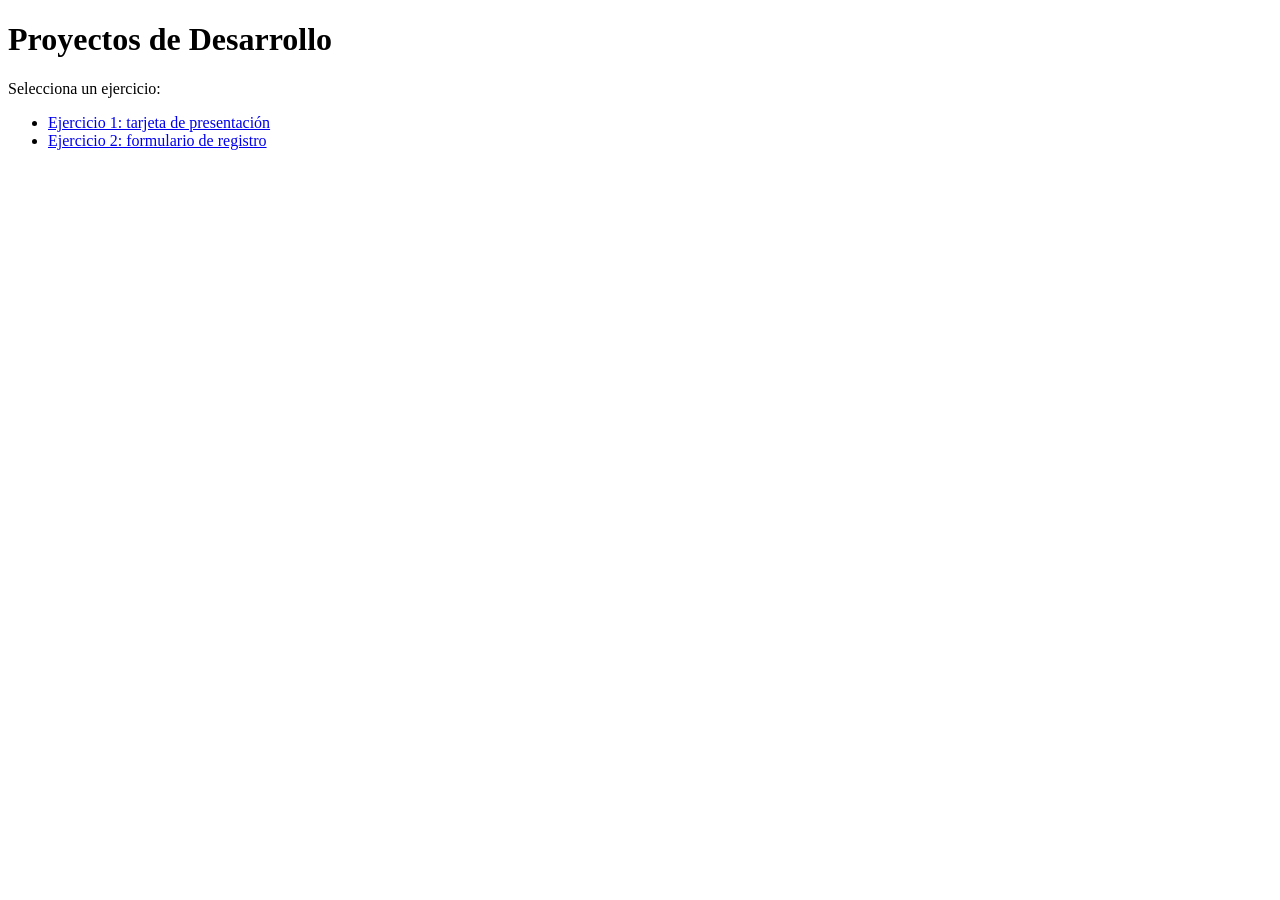
==== index.html @ 22553a27 "Deploy exercises to GitHub Pages Co-authored-by: Copilot <223556219+Copilot@users.noreply.github.com" ====
<!DOCTYPE html>
<html lang="es">
<head>
  <meta charset="UTF-8">
  <meta name="viewport" content="width=device-width, initial-scale=1.0">
  <title>Proyectos de Desarrollo</title>
</head>
<body>
  <main>
    <h1>Proyectos de Desarrollo</h1>
    <p>Selecciona un ejercicio:</p>
    <ul>
      <li><a href="./Ejercicio1/">Ejercicio 1: tarjeta de presentación</a></li>
      <li><a href="./Ejercicio2/">Ejercicio 2: formulario de registro</a></li>
    </ul>
  </main>
</body>
</html>
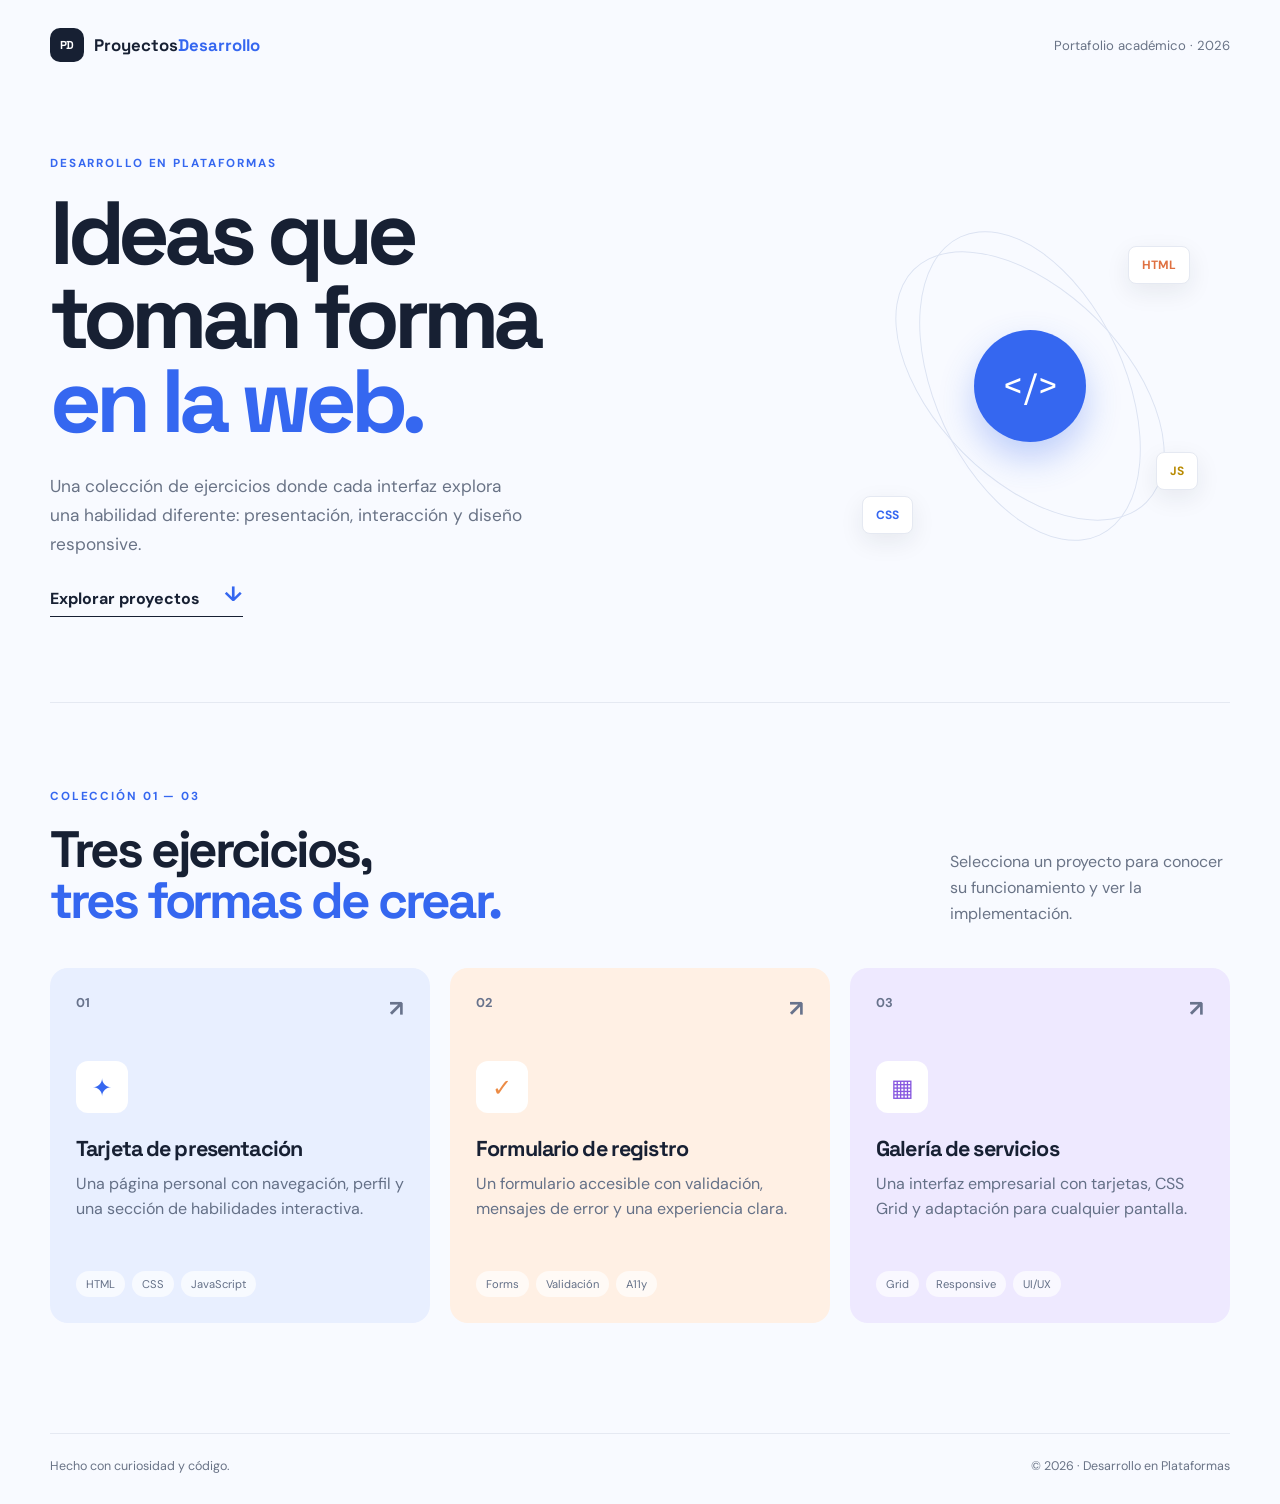
==== commit ed60847c: "Moderniza pagina principal y agrega ejercicio 3" ====
--- a/index.html
+++ b/index.html
@@ -3,16 +3,83 @@
 <head>
   <meta charset="UTF-8">
   <meta name="viewport" content="width=device-width, initial-scale=1.0">
-  <title>Proyectos de Desarrollo</title>
+  <meta name="description" content="Colección de ejercicios de desarrollo web con HTML, CSS y JavaScript.">
+  <title>Proyectos de Desarrollo | Portafolio</title>
+  <link rel="preconnect" href="https://fonts.googleapis.com">
+  <link rel="preconnect" href="https://fonts.gstatic.com" crossorigin>
+  <link href="https://fonts.googleapis.com/css2?family=DM+Sans:wght@400;500;600;700&family=Space+Grotesk:wght@500;600;700&display=swap" rel="stylesheet">
+  <link rel="stylesheet" href="./styles.css">
 </head>
 <body>
+  <header class="site-header">
+    <a class="brand" href="./" aria-label="Página principal">
+      <span class="brand-mark">PD</span>
+      <span>Proyectos<span class="brand-accent">Desarrollo</span></span>
+    </a>
+    <span class="header-label">Portafolio académico · 2026</span>
+  </header>
+
   <main>
-    <h1>Proyectos de Desarrollo</h1>
-    <p>Selecciona un ejercicio:</p>
-    <ul>
-      <li><a href="./Ejercicio1/">Ejercicio 1: tarjeta de presentación</a></li>
-      <li><a href="./Ejercicio2/">Ejercicio 2: formulario de registro</a></li>
-    </ul>
+    <section class="hero" aria-labelledby="titulo-principal">
+      <div class="hero-content">
+        <p class="eyebrow">DESARROLLO EN PLATAFORMAS</p>
+        <h1 id="titulo-principal">Ideas que toman forma<br><span>en la web.</span></h1>
+        <p class="hero-text">Una colección de ejercicios donde cada interfaz explora una habilidad diferente: presentación, interacción y diseño responsive.</p>
+        <a class="hero-link" href="#ejercicios">Explorar proyectos <span aria-hidden="true">↓</span></a>
+      </div>
+      <div class="hero-orbit" aria-hidden="true">
+        <div class="orbit orbit-one"></div>
+        <div class="orbit orbit-two"></div>
+        <div class="orbit-core">&lt;/&gt;</div>
+        <span class="floating-tag tag-html">HTML</span>
+        <span class="floating-tag tag-css">CSS</span>
+        <span class="floating-tag tag-js">JS</span>
+      </div>
+    </section>
+
+    <section class="projects" id="ejercicios" aria-labelledby="titulo-ejercicios">
+      <div class="section-heading">
+        <div>
+          <p class="eyebrow">COLECCIÓN 01 — 03</p>
+          <h2 id="titulo-ejercicios">Tres ejercicios,<br><em>tres formas de crear.</em></h2>
+        </div>
+        <p class="section-description">Selecciona un proyecto para conocer su funcionamiento y ver la implementación.</p>
+      </div>
+
+      <div class="project-grid">
+        <a class="project-card card-blue" href="./Ejercicio1/">
+          <div class="card-topline"><span>01</span><span class="arrow" aria-hidden="true">↗</span></div>
+          <div class="project-icon" aria-hidden="true">✦</div>
+          <h3>Tarjeta de presentación</h3>
+          <p>Una página personal con navegación, perfil y una sección de habilidades interactiva.</p>
+          <div class="card-tags"><span>HTML</span><span>CSS</span><span>JavaScript</span></div>
+        </a>
+
+        <a class="project-card card-orange" href="./Ejercicio2/">
+          <div class="card-topline"><span>02</span><span class="arrow" aria-hidden="true">↗</span></div>
+          <div class="project-icon" aria-hidden="true">✓</div>
+          <h3>Formulario de registro</h3>
+          <p>Un formulario accesible con validación, mensajes de error y una experiencia clara.</p>
+          <div class="card-tags"><span>Forms</span><span>Validación</span><span>A11y</span></div>
+        </a>
+
+        <a class="project-card card-violet" href="./Ejercicio3/">
+          <div class="card-topline"><span>03</span><span class="arrow" aria-hidden="true">↗</span></div>
+          <div class="project-icon" aria-hidden="true">▦</div>
+          <h3>Galería de servicios</h3>
+          <p>Una interfaz empresarial con tarjetas, CSS Grid y adaptación para cualquier pantalla.</p>
+          <div class="card-tags"><span>Grid</span><span>Responsive</span><span>UI/UX</span></div>
+        </a>
+      </div>
+    </section>
   </main>
+
+  <footer class="site-footer">
+    <span>Hecho con curiosidad y código.</span>
+    <span>© <span id="anio"></span> · Desarrollo en Plataformas</span>
+  </footer>
+  <script>
+    document.getElementById("anio").textContent = new Date().getFullYear();
+  </script>
 </body>
 </html>
--- a/styles.css
+++ b/styles.css
@@ -0,0 +1,142 @@
+:root {
+  --ink: #172033;
+  --muted: #697386;
+  --line: #e5e9f2;
+  --paper: #f8faff;
+  --white: #ffffff;
+  --blue: #3567f0;
+  --orange: #ec8b45;
+  --violet: #8758df;
+}
+
+* { box-sizing: border-box; }
+
+html { scroll-behavior: smooth; }
+
+body {
+  background: var(--paper);
+  color: var(--ink);
+  font-family: "DM Sans", Arial, sans-serif;
+  margin: 0;
+}
+
+.site-header,
+.site-footer,
+main {
+  margin: 0 auto;
+  max-width: 1180px;
+  width: calc(100% - 64px);
+}
+
+.site-header {
+  align-items: center;
+  display: flex;
+  justify-content: space-between;
+  padding: 28px 0;
+}
+
+.brand {
+  align-items: center;
+  color: var(--ink);
+  display: flex;
+  font-family: "Space Grotesk", sans-serif;
+  font-size: 1.05rem;
+  font-weight: 700;
+  gap: 10px;
+  text-decoration: none;
+}
+
+.brand-mark {
+  align-items: center;
+  background: var(--ink);
+  border-radius: 10px;
+  color: white;
+  display: flex;
+  font-size: .72rem;
+  height: 34px;
+  justify-content: center;
+  letter-spacing: -.04em;
+  width: 34px;
+}
+
+.brand-accent { color: var(--blue); }
+.header-label { color: var(--muted); font-size: .82rem; }
+
+.hero {
+  align-items: center;
+  display: flex;
+  min-height: 500px;
+  overflow: hidden;
+  padding: 65px 0 85px;
+}
+
+.hero-content { max-width: 620px; position: relative; z-index: 1; }
+.eyebrow { color: var(--blue); font-size: .73rem; font-weight: 700; letter-spacing: .16em; margin: 0 0 20px; }
+
+h1, h2, h3 { font-family: "Space Grotesk", sans-serif; }
+h1 { font-size: clamp(3.1rem, 7vw, 6.4rem); letter-spacing: -.07em; line-height: .94; margin: 0; }
+h1 span { color: var(--blue); }
+.hero-text { color: var(--muted); font-size: 1.08rem; line-height: 1.7; margin: 28px 0; max-width: 480px; }
+
+.hero-link {
+  border-bottom: 1px solid var(--ink);
+  color: var(--ink);
+  display: inline-flex;
+  font-weight: 700;
+  gap: 24px;
+  padding-bottom: 7px;
+  text-decoration: none;
+}
+
+.hero-link span { color: var(--blue); font-size: 1.3rem; line-height: .6; }
+.hero-link:hover { border-color: var(--blue); color: var(--blue); }
+
+.hero-orbit { height: 400px; margin-left: auto; position: relative; width: 400px; }
+.orbit { border: 1px solid #dce3f2; border-radius: 50%; left: 50%; position: absolute; top: 50%; transform: translate(-50%, -50%) rotate(-25deg); }
+.orbit-one { height: 330px; width: 190px; }
+.orbit-two { height: 190px; transform: translate(-50%, -50%) rotate(45deg); width: 330px; }
+.orbit-core { align-items: center; background: var(--blue); border-radius: 50%; box-shadow: 0 16px 35px #3567f04d; color: white; display: flex; font-family: "Space Grotesk", sans-serif; font-size: 2.2rem; height: 112px; justify-content: center; left: 50%; position: absolute; top: 50%; transform: translate(-50%, -50%); width: 112px; }
+.floating-tag { background: white; border: 1px solid var(--line); border-radius: 8px; box-shadow: 0 8px 25px #17203314; font-size: .75rem; font-weight: 700; padding: 10px 13px; position: absolute; }
+.tag-html { color: #df7040; right: 10%; top: 15%; }
+.tag-css { color: #3567f0; bottom: 13%; left: 8%; }
+.tag-js { color: #b88a00; bottom: 24%; right: 8%; }
+
+.projects { border-top: 1px solid var(--line); padding: 85px 0 110px; }
+.section-heading { align-items: end; display: flex; justify-content: space-between; margin-bottom: 42px; }
+.section-heading h2 { font-size: clamp(2rem, 4vw, 3.25rem); letter-spacing: -.06em; line-height: 1; margin: 0; }
+.section-heading h2 em { color: var(--blue); font-style: normal; }
+.section-description { color: var(--muted); line-height: 1.6; margin: 0; max-width: 280px; }
+.project-grid { display: grid; gap: 20px; grid-template-columns: repeat(3, minmax(0, 1fr)); }
+.project-card { border-radius: 18px; color: var(--ink); display: flex; flex-direction: column; min-height: 355px; padding: 26px; text-decoration: none; transition: box-shadow .2s ease, transform .2s ease; }
+.project-card:hover { box-shadow: 0 18px 35px #1720331a; transform: translateY(-6px); }
+.card-blue { background: #e8efff; }
+.card-orange { background: #fff0e4; }
+.card-violet { background: #eee9ff; }
+.card-topline { color: #68738c; display: flex; font-size: .8rem; font-weight: 700; justify-content: space-between; }
+.arrow { font-size: 1.4rem; }
+.project-icon { align-items: center; background: white; border-radius: 12px; display: flex; font-size: 1.5rem; height: 52px; justify-content: center; margin: 38px 0 22px; width: 52px; }
+.card-blue .project-icon { color: var(--blue); }
+.card-orange .project-icon { color: var(--orange); }
+.card-violet .project-icon { color: var(--violet); }
+.project-card h3 { font-size: 1.35rem; letter-spacing: -.04em; margin: 0 0 10px; }
+.project-card p { color: #647087; line-height: 1.55; margin: 0; }
+.card-tags { display: flex; flex-wrap: wrap; gap: 7px; margin-top: auto; padding-top: 25px; }
+.card-tags span { background: #ffffffad; border-radius: 20px; color: #647087; font-size: .7rem; padding: 6px 10px; }
+.site-footer { border-top: 1px solid var(--line); color: var(--muted); display: flex; font-size: .78rem; justify-content: space-between; padding: 24px 0 30px; }
+
+@media (max-width: 800px) {
+  .hero { padding: 45px 0 70px; }
+  .hero-orbit { height: 280px; margin: 30px auto 0; width: 280px; }
+  .hero { flex-direction: column; }
+  .project-grid { grid-template-columns: 1fr; }
+  .project-card { min-height: 300px; }
+}
+
+@media (max-width: 520px) {
+  .site-header, .site-footer, main { width: calc(100% - 36px); }
+  .header-label { display: none; }
+  .hero { min-height: auto; padding: 50px 0 65px; }
+  h1 { font-size: 3.4rem; }
+  .section-heading, .site-footer { align-items: start; flex-direction: column; gap: 20px; }
+  .projects { padding: 65px 0 75px; }
+}
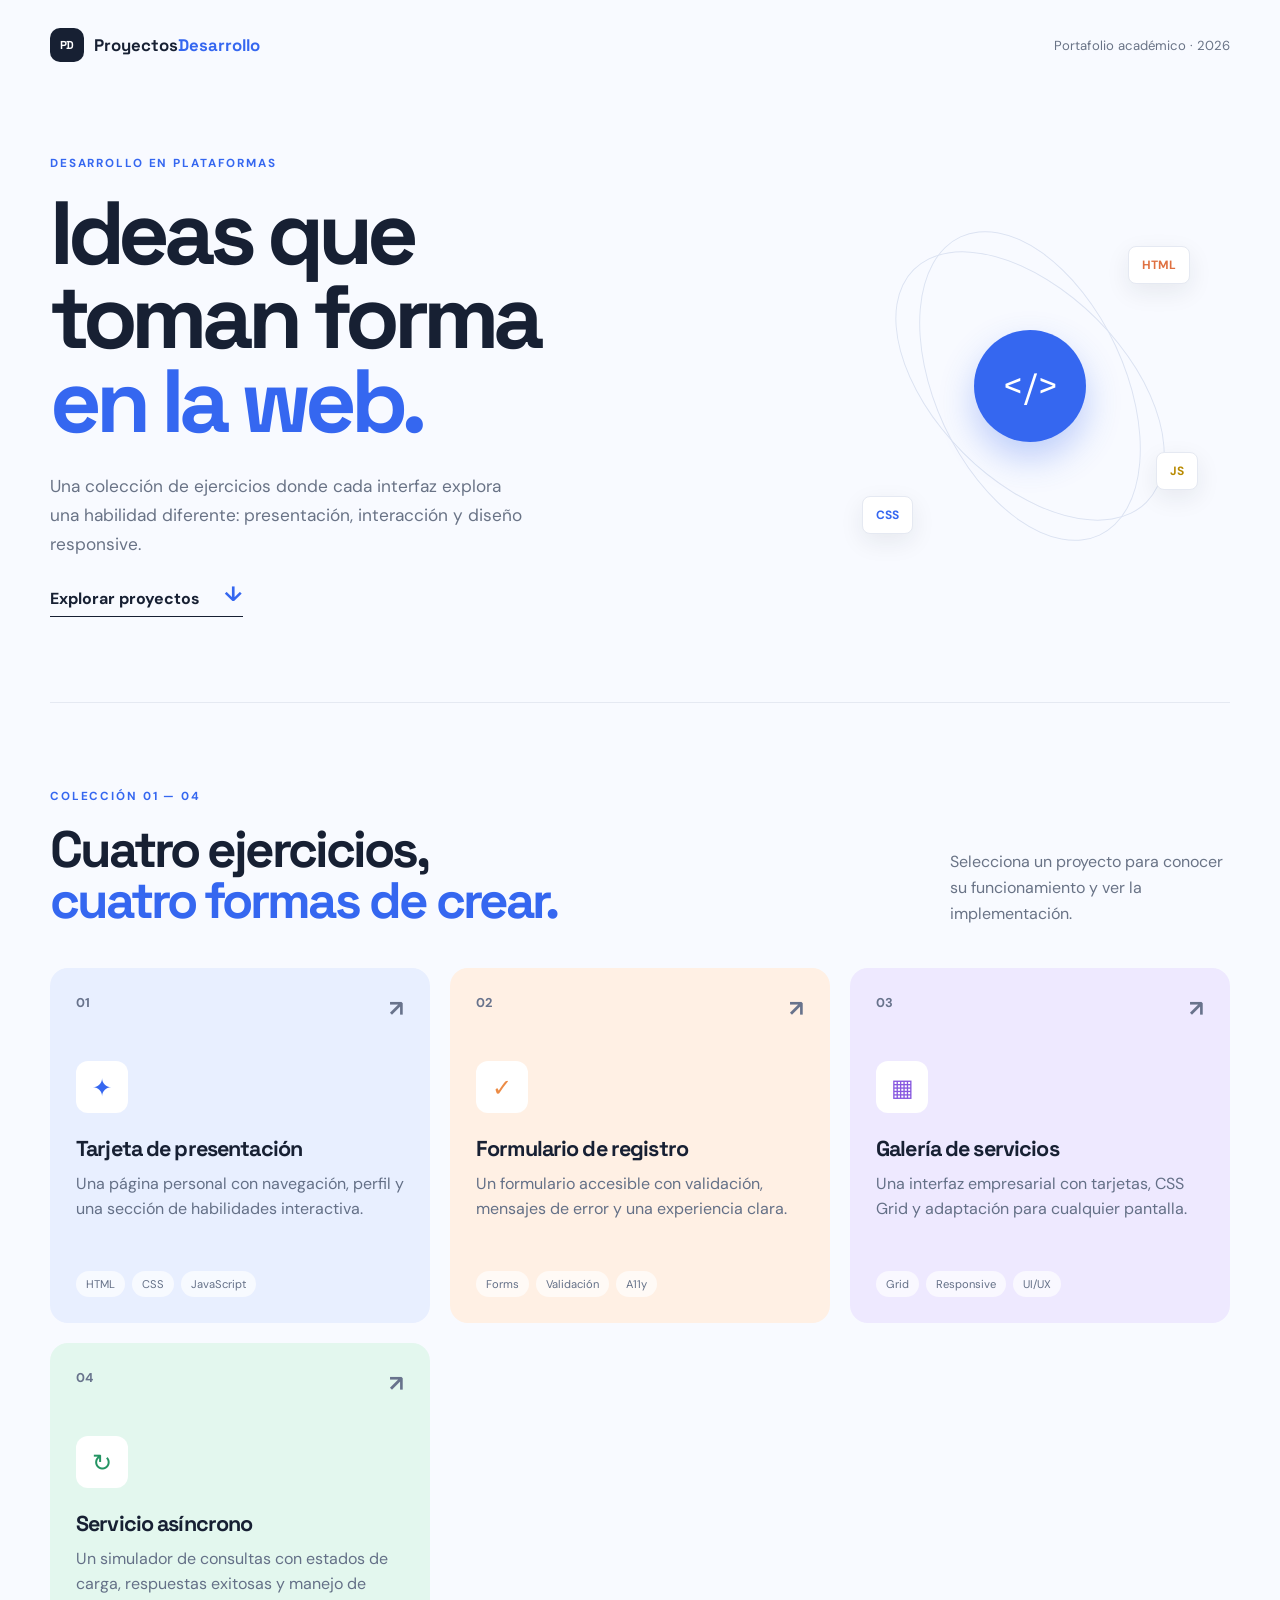
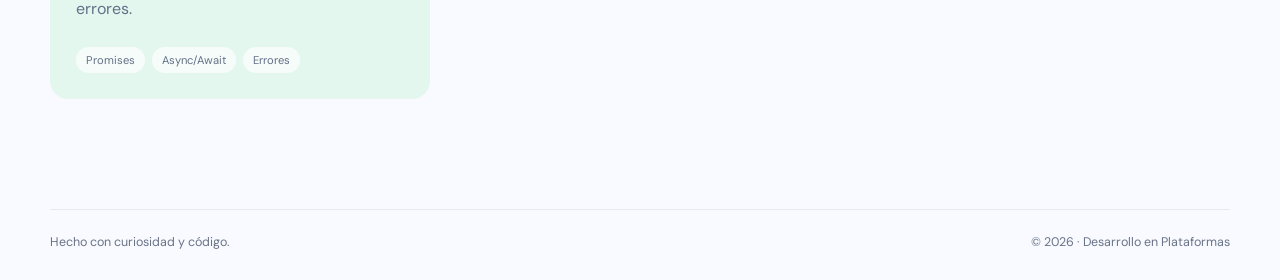
==== commit 6fb98c8b: "Agrega ejercicio 4 y su documentacion" ====
--- a/index.html
+++ b/index.html
@@ -40,8 +40,8 @@
     <section class="projects" id="ejercicios" aria-labelledby="titulo-ejercicios">
       <div class="section-heading">
         <div>
-          <p class="eyebrow">COLECCIÓN 01 — 03</p>
-          <h2 id="titulo-ejercicios">Tres ejercicios,<br><em>tres formas de crear.</em></h2>
+          <p class="eyebrow">COLECCIÓN 01 — 04</p>
+          <h2 id="titulo-ejercicios">Cuatro ejercicios,<br><em>cuatro formas de crear.</em></h2>
         </div>
         <p class="section-description">Selecciona un proyecto para conocer su funcionamiento y ver la implementación.</p>
       </div>
@@ -70,6 +70,14 @@
           <p>Una interfaz empresarial con tarjetas, CSS Grid y adaptación para cualquier pantalla.</p>
           <div class="card-tags"><span>Grid</span><span>Responsive</span><span>UI/UX</span></div>
         </a>
+
+        <a class="project-card card-green" href="./Ejercicio4/">
+          <div class="card-topline"><span>04</span><span class="arrow" aria-hidden="true">↗</span></div>
+          <div class="project-icon" aria-hidden="true">↻</div>
+          <h3>Servicio asíncrono</h3>
+          <p>Un simulador de consultas con estados de carga, respuestas exitosas y manejo de errores.</p>
+          <div class="card-tags"><span>Promises</span><span>Async/Await</span><span>Errores</span></div>
+        </a>
       </div>
     </section>
   </main>
--- a/styles.css
+++ b/styles.css
@@ -112,12 +112,14 @@
 .card-blue { background: #e8efff; }
 .card-orange { background: #fff0e4; }
 .card-violet { background: #eee9ff; }
+.card-green { background: #e3f7ee; }
 .card-topline { color: #68738c; display: flex; font-size: .8rem; font-weight: 700; justify-content: space-between; }
 .arrow { font-size: 1.4rem; }
 .project-icon { align-items: center; background: white; border-radius: 12px; display: flex; font-size: 1.5rem; height: 52px; justify-content: center; margin: 38px 0 22px; width: 52px; }
 .card-blue .project-icon { color: var(--blue); }
 .card-orange .project-icon { color: var(--orange); }
 .card-violet .project-icon { color: var(--violet); }
+.card-green .project-icon { color: #249463; }
 .project-card h3 { font-size: 1.35rem; letter-spacing: -.04em; margin: 0 0 10px; }
 .project-card p { color: #647087; line-height: 1.55; margin: 0; }
 .card-tags { display: flex; flex-wrap: wrap; gap: 7px; margin-top: auto; padding-top: 25px; }
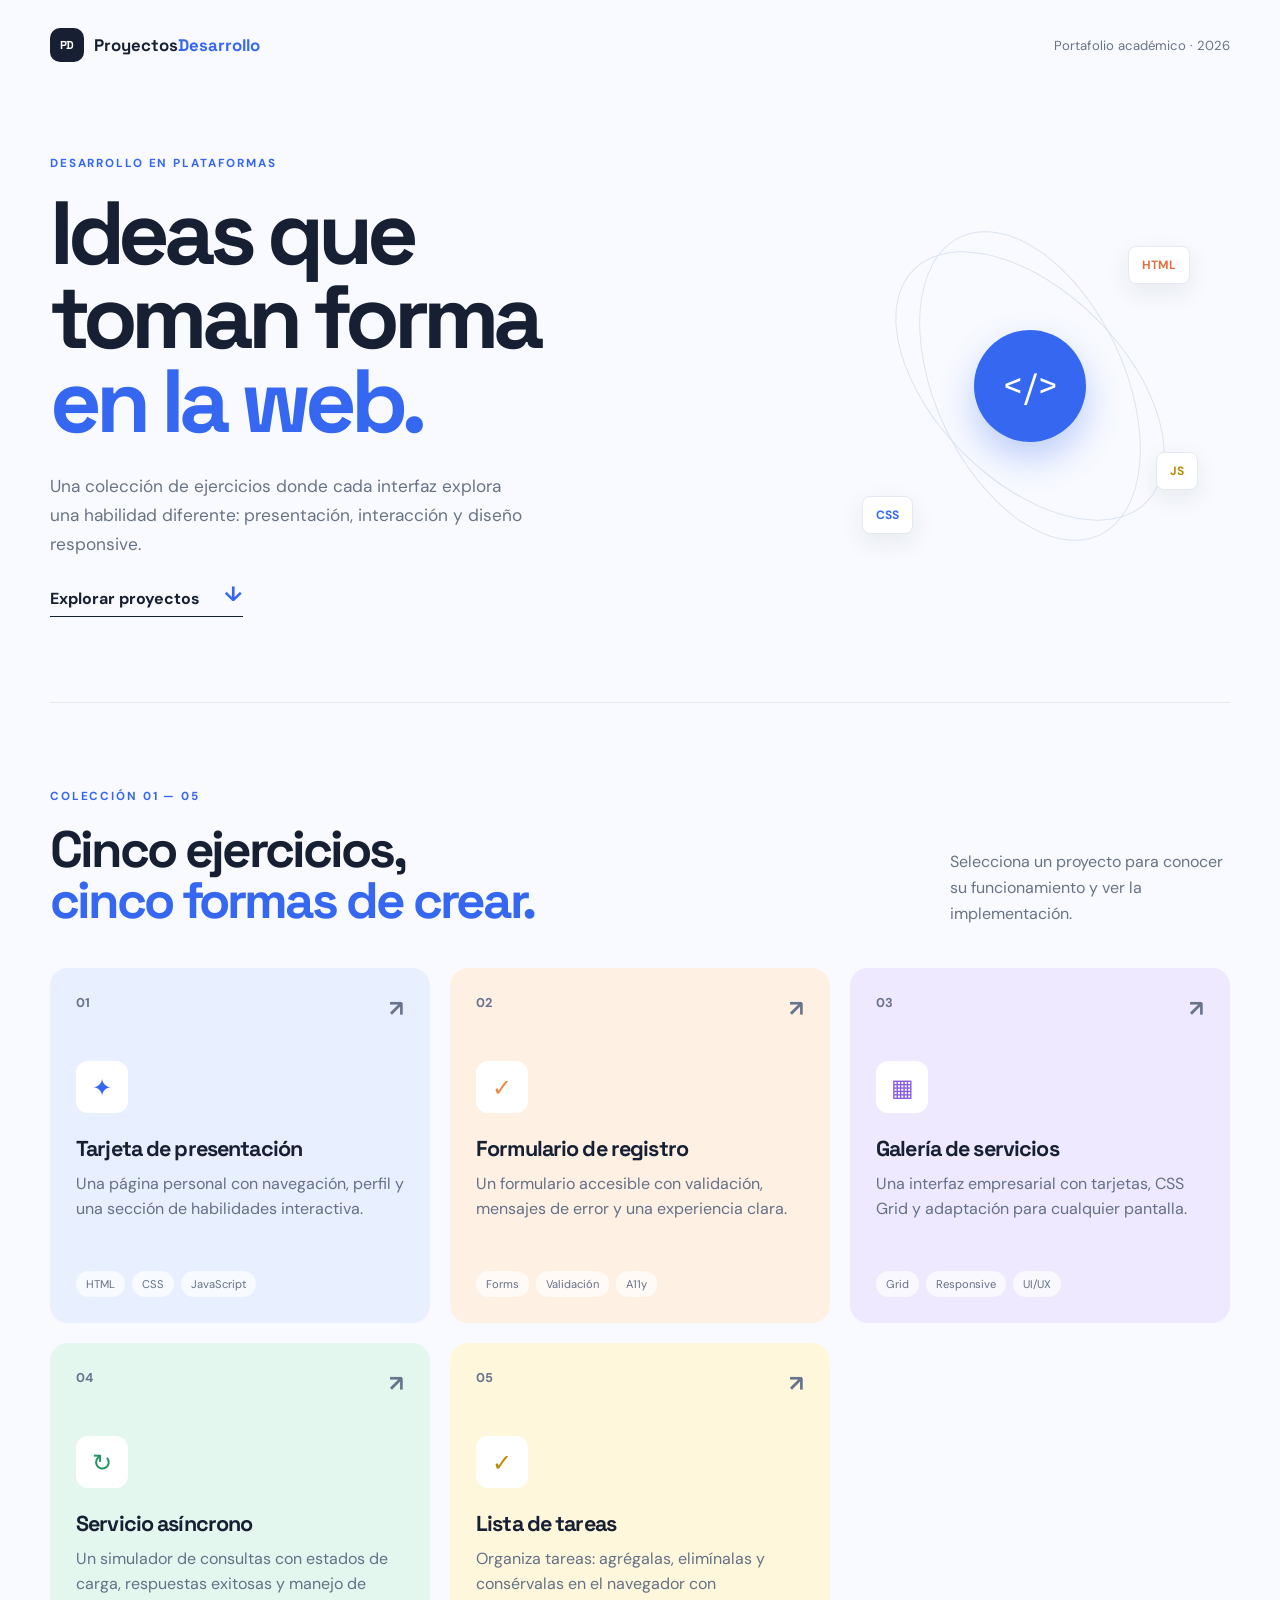
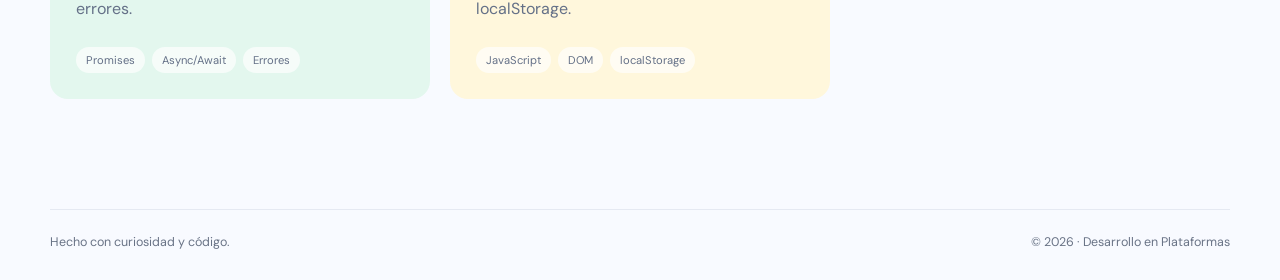
==== commit b3519da8: "Agrega ejercicio 5 y su documentacion" ====
--- a/index.html
+++ b/index.html
@@ -40,8 +40,8 @@
     <section class="projects" id="ejercicios" aria-labelledby="titulo-ejercicios">
       <div class="section-heading">
         <div>
-          <p class="eyebrow">COLECCIÓN 01 — 04</p>
-          <h2 id="titulo-ejercicios">Cuatro ejercicios,<br><em>cuatro formas de crear.</em></h2>
+          <p class="eyebrow">COLECCIÓN 01 — 05</p>
+          <h2 id="titulo-ejercicios">Cinco ejercicios,<br><em>cinco formas de crear.</em></h2>
         </div>
         <p class="section-description">Selecciona un proyecto para conocer su funcionamiento y ver la implementación.</p>
       </div>
@@ -78,6 +78,14 @@
           <p>Un simulador de consultas con estados de carga, respuestas exitosas y manejo de errores.</p>
           <div class="card-tags"><span>Promises</span><span>Async/Await</span><span>Errores</span></div>
         </a>
+
+        <a class="project-card card-yellow" href="./Ejercicio5/">
+          <div class="card-topline"><span>05</span><span class="arrow" aria-hidden="true">↗</span></div>
+          <div class="project-icon" aria-hidden="true">✓</div>
+          <h3>Lista de tareas</h3>
+          <p>Organiza tareas: agrégalas, elimínalas y consérvalas en el navegador con localStorage.</p>
+          <div class="card-tags"><span>JavaScript</span><span>DOM</span><span>localStorage</span></div>
+        </a>
       </div>
     </section>
   </main>
--- a/styles.css
+++ b/styles.css
@@ -113,6 +113,7 @@
 .card-orange { background: #fff0e4; }
 .card-violet { background: #eee9ff; }
 .card-green { background: #e3f7ee; }
+.card-yellow { background: #fff7dc; }
 .card-topline { color: #68738c; display: flex; font-size: .8rem; font-weight: 700; justify-content: space-between; }
 .arrow { font-size: 1.4rem; }
 .project-icon { align-items: center; background: white; border-radius: 12px; display: flex; font-size: 1.5rem; height: 52px; justify-content: center; margin: 38px 0 22px; width: 52px; }
@@ -120,6 +121,7 @@
 .card-orange .project-icon { color: var(--orange); }
 .card-violet .project-icon { color: var(--violet); }
 .card-green .project-icon { color: #249463; }
+.card-yellow .project-icon { color: #bd8b00; }
 .project-card h3 { font-size: 1.35rem; letter-spacing: -.04em; margin: 0 0 10px; }
 .project-card p { color: #647087; line-height: 1.55; margin: 0; }
 .card-tags { display: flex; flex-wrap: wrap; gap: 7px; margin-top: auto; padding-top: 25px; }
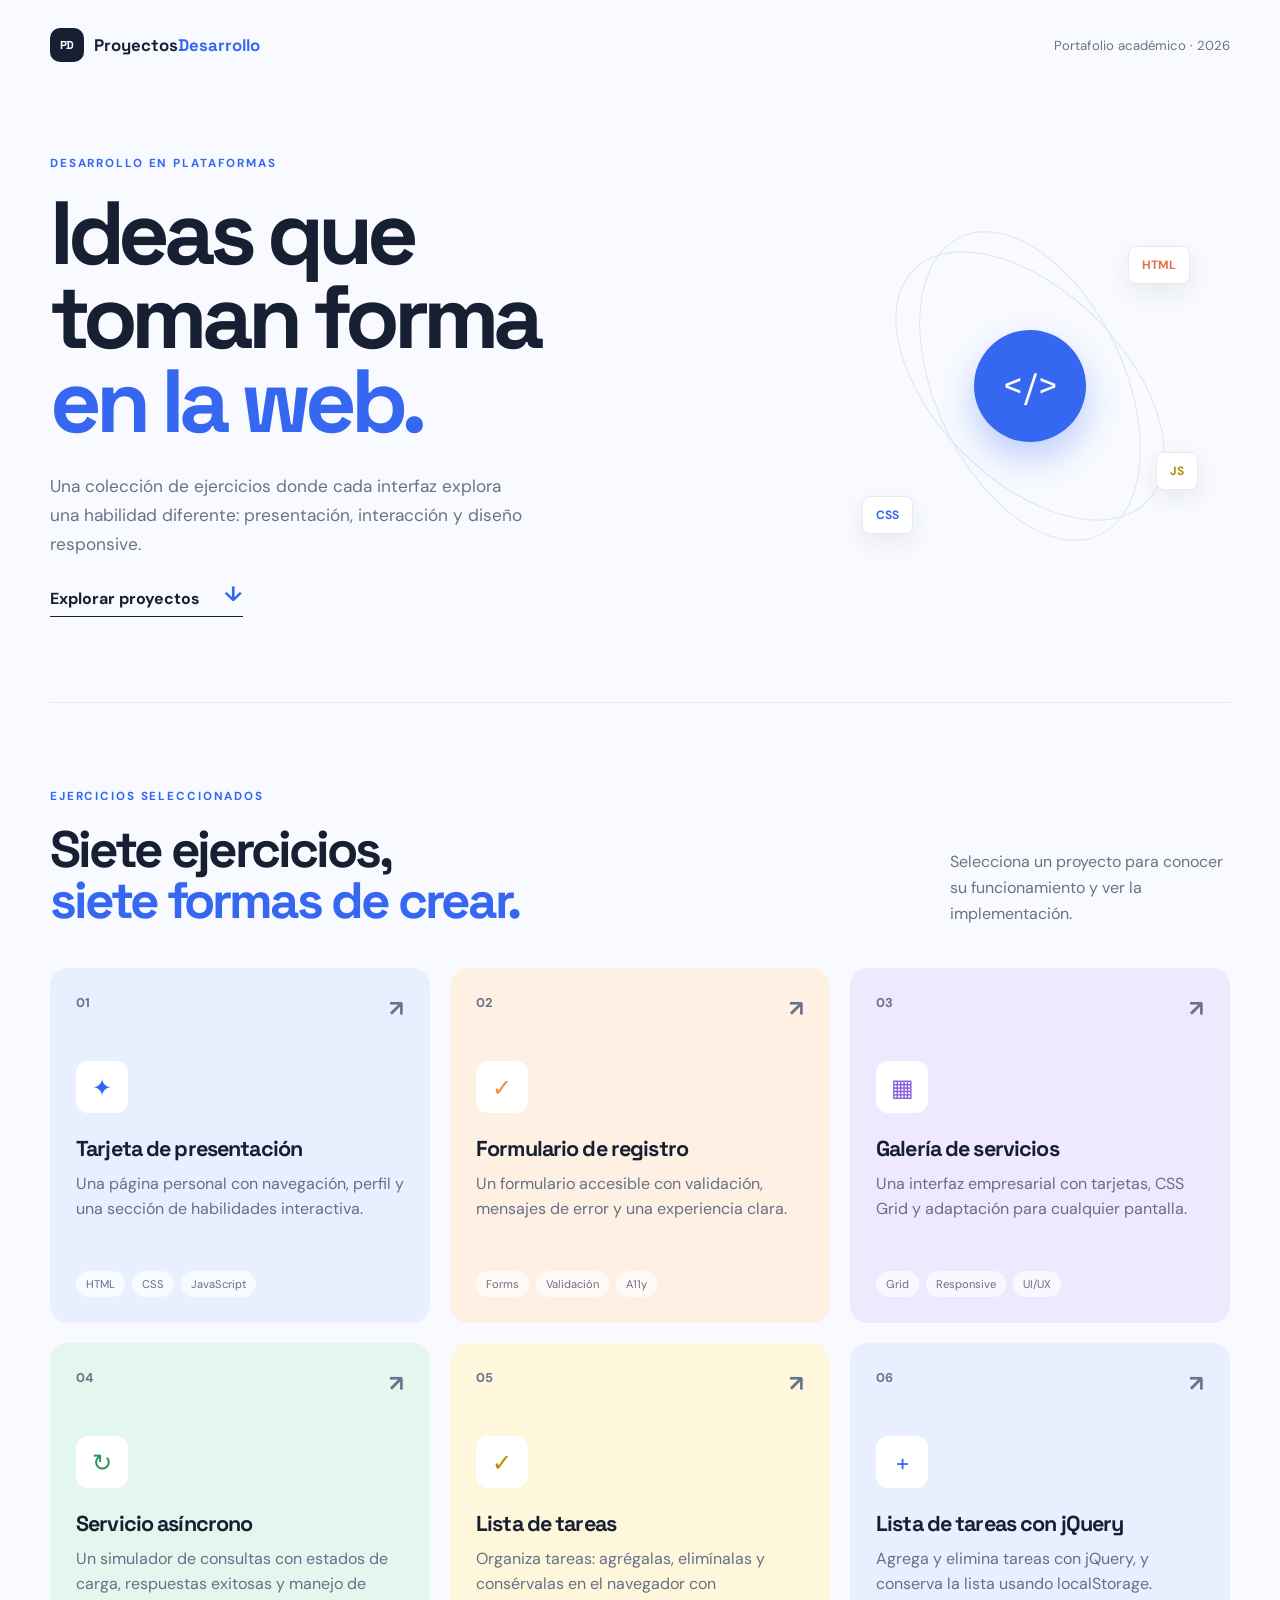
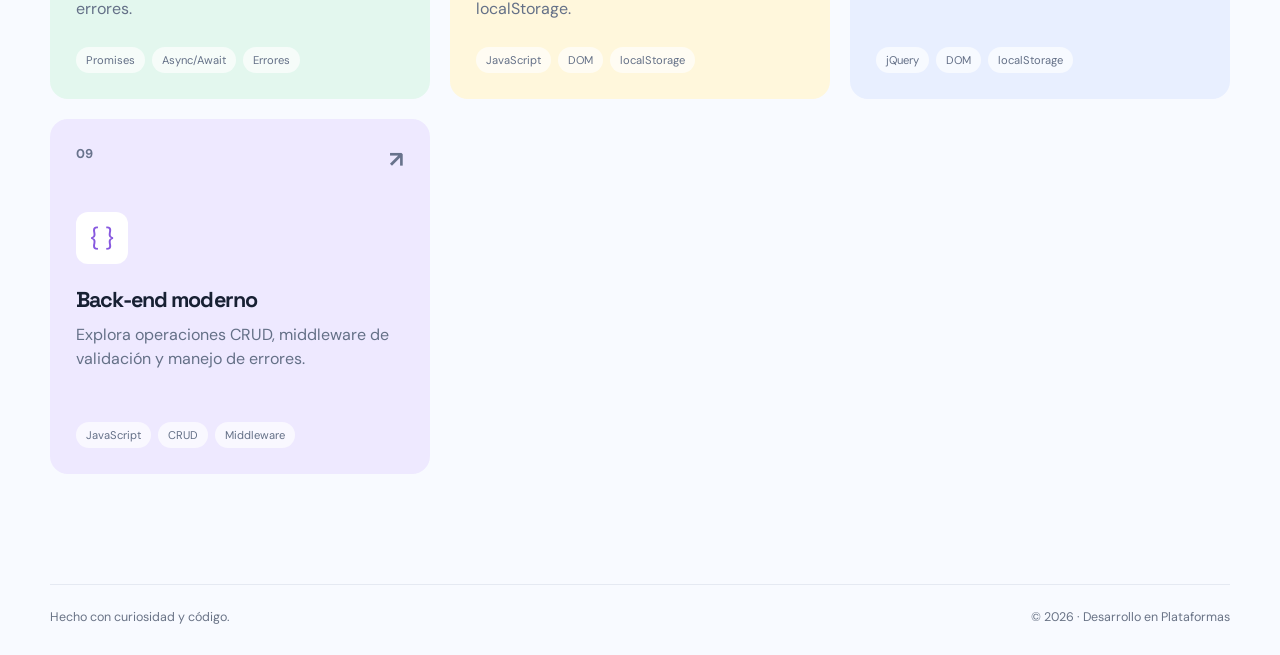
==== commit 07ba2337: "Agrega ejercicios 6 y 9 a Pages Co-authored-by: Copilot <223556219+Copilot@users.noreply.github.com>" ====
--- a/index.html
+++ b/index.html
@@ -8,7 +8,7 @@
   <link rel="preconnect" href="https://fonts.googleapis.com">
   <link rel="preconnect" href="https://fonts.gstatic.com" crossorigin>
   <link href="https://fonts.googleapis.com/css2?family=DM+Sans:wght@400;500;600;700&family=Space+Grotesk:wght@500;600;700&display=swap" rel="stylesheet">
-  <link rel="stylesheet" href="./styles.css">
+  <link rel="stylesheet" href="./pagina%20principal/styles.css">
 </head>
 <body>
   <header class="site-header">
@@ -40,8 +40,8 @@
     <section class="projects" id="ejercicios" aria-labelledby="titulo-ejercicios">
       <div class="section-heading">
         <div>
-          <p class="eyebrow">COLECCIÓN 01 — 05</p>
-          <h2 id="titulo-ejercicios">Cinco ejercicios,<br><em>cinco formas de crear.</em></h2>
+          <p class="eyebrow">EJERCICIOS SELECCIONADOS</p>
+          <h2 id="titulo-ejercicios">Siete ejercicios,<br><em>siete formas de crear.</em></h2>
         </div>
         <p class="section-description">Selecciona un proyecto para conocer su funcionamiento y ver la implementación.</p>
       </div>
@@ -86,6 +86,22 @@
           <p>Organiza tareas: agrégalas, elimínalas y consérvalas en el navegador con localStorage.</p>
           <div class="card-tags"><span>JavaScript</span><span>DOM</span><span>localStorage</span></div>
         </a>
+
+        <a class="project-card card-blue" href="./Ejercicio6/">
+          <div class="card-topline"><span>06</span><span class="arrow" aria-hidden="true">↗</span></div>
+          <div class="project-icon" aria-hidden="true">+</div>
+          <h3>Lista de tareas con jQuery</h3>
+          <p>Agrega y elimina tareas con jQuery, y conserva la lista usando localStorage.</p>
+          <div class="card-tags"><span>jQuery</span><span>DOM</span><span>localStorage</span></div>
+        </a>
+
+        <a class="project-card card-violet" href="./Ejercicio9/">
+          <div class="card-topline"><span>09</span><span class="arrow" aria-hidden="true">↗</span></div>
+          <div class="project-icon" aria-hidden="true">{ }</div>
+          <h3>Back-end moderno</h3>
+          <p>Explora operaciones CRUD, middleware de validación y manejo de errores.</p>
+          <div class="card-tags"><span>JavaScript</span><span>CRUD</span><span>Middleware</span></div>
+        </a>
       </div>
     </section>
   </main>
